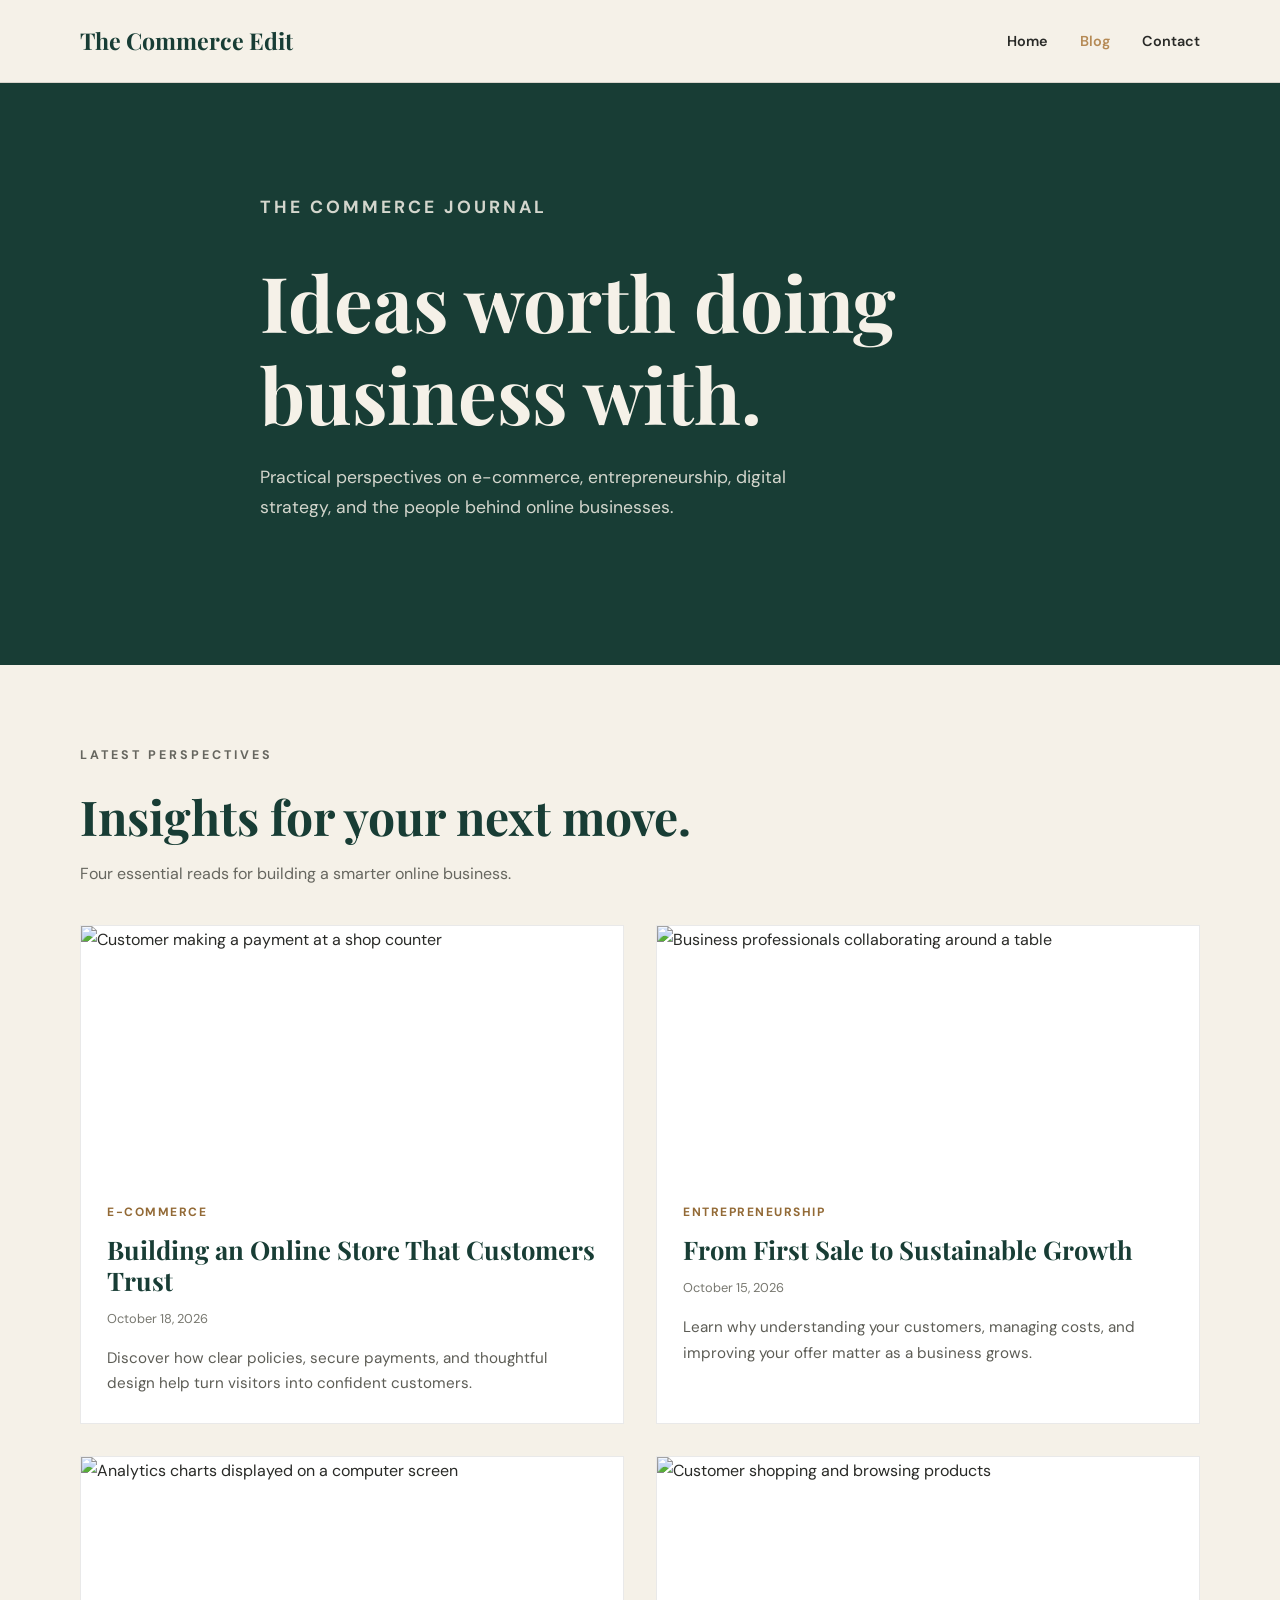
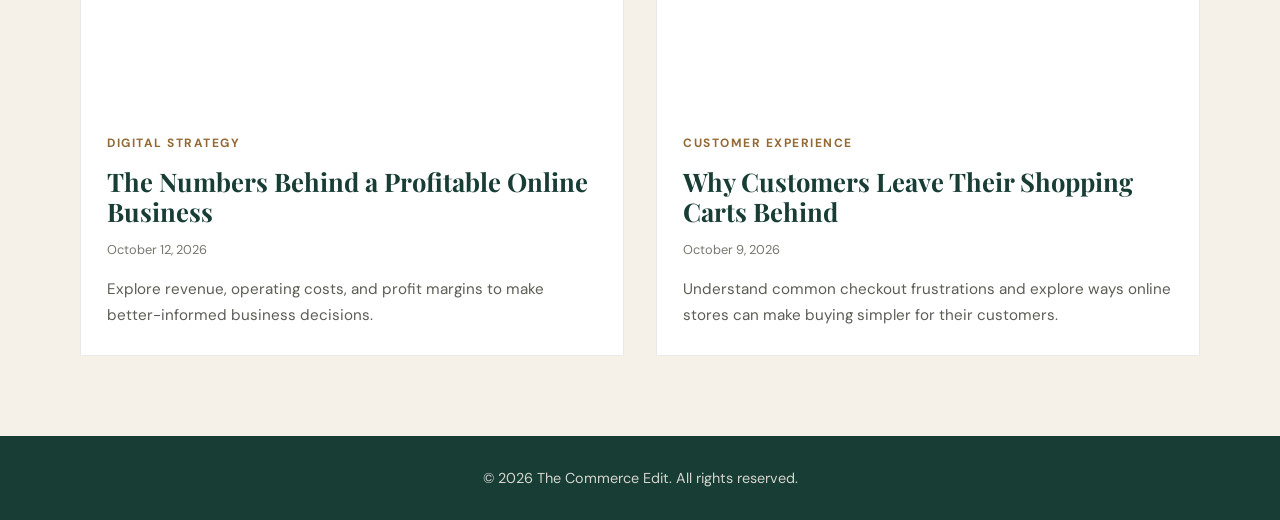
==== blog.html @ e15c84ed "Add Blog and contact page" ====
<!DOCTYPE html>
<html lang="en">
<head>
    <meta charset="UTF-8">
    <meta name="viewport" content="width=device-width, initial-scale=1.0">

    <title>Journal | The Commerce Edit</title>
    <link rel="stylesheet" href="css/style.css">
</head>
<body>

    <!-- Header -->
    <header class="site-header">
        <div class="container navbar">
            <a class="logo" href="index.html">The Commerce Edit</a>

            <nav>
                <ul class="nav-links">
                    <li><a href="index.html">Home</a></li>
                    <li><a class="active" href="blog.html">Blog</a></li>
                    <li><a href="contact.html">Contact</a></li>
                </ul>
            </nav>
        </div>
    </header>

    <main>
        <!-- Blog Introduction -->
        <section class="hero">
            <div class="container hero-content">
                <p class="eyebrow">The Commerce Journal</p>
                <h1>Ideas worth doing business with.</h1>
                <p>
                    Practical perspectives on e-commerce, entrepreneurship,
                    digital strategy, and the people behind online businesses.
                </p>
            </div>
        </section>

        <!-- Article Cards -->
        <section class="section">
            <div class="container">
                <div class="section-heading">
                    <p class="eyebrow">Latest Perspectives</p>
                    <h2>Insights for your next move.</h2>
                    <p>Four essential reads for building a smarter online business.</p>
                </div>

                <div class="article-grid">

                    <article class="article-card">
                        <img
                            src="https://images.unsplash.com/photo-1556742049-0cfed4f6a45d?auto=format&fit=crop&w=800&q=80"
                            alt="Customer making a payment at a shop counter"
                        >
                        <div class="article-content">
                            <p class="article-category">E-commerce</p>
                            <h3>Building an Online Store That Customers Trust</h3>
                            <p class="article-date">October 18, 2026</p>
                            <p class="article-preview">
                                Discover how clear policies, secure payments,
                                and thoughtful design help turn visitors into
                                confident customers.
                            </p>
                        </div>
                    </article>

                    <article class="article-card">
                        <img
                            src="https://images.unsplash.com/photo-1556761175-b413da4baf72?auto=format&fit=crop&w=800&q=80"
                            alt="Business professionals collaborating around a table"
                        >
                        <div class="article-content">
                            <p class="article-category">Entrepreneurship</p>
                            <h3>From First Sale to Sustainable Growth</h3>
                            <p class="article-date">October 15, 2026</p>
                            <p class="article-preview">
                                Learn why understanding your customers,
                                managing costs, and improving your offer
                                matter as a business grows.
                            </p>
                        </div>
                    </article>

                    <article class="article-card">
                        <img
                            src="https://images.unsplash.com/photo-1460925895917-afdab827c52f?auto=format&fit=crop&w=800&q=80"
                            alt="Analytics charts displayed on a computer screen"
                        >
                        <div class="article-content">
                            <p class="article-category">Digital Strategy</p>
                            <h3>The Numbers Behind a Profitable Online Business</h3>
                            <p class="article-date">October 12, 2026</p>
                            <p class="article-preview">
                                Explore revenue, operating costs, and profit
                                margins to make better-informed business
                                decisions.
                            </p>
                        </div>
                    </article>

                    <article class="article-card">
                        <img
                            src="https://images.unsplash.com/photo-1556740738-b6a63e27c4df?auto=format&fit=crop&w=800&q=80"
                            alt="Customer shopping and browsing products"
                        >
                        <div class="article-content">
                            <p class="article-category">Customer Experience</p>
                            <h3>Why Customers Leave Their Shopping Carts Behind</h3>
                            <p class="article-date">October 9, 2026</p>
                            <p class="article-preview">
                                Understand common checkout frustrations and
                                explore ways online stores can make buying
                                simpler for their customers.
                            </p>
                        </div>
                    </article>

                </div>
            </div>
        </section>
    </main>

    <!-- Footer -->
    <footer class="site-footer">
        <div class="container">
            <p>&copy; 2026 The Commerce Edit. All rights reserved.</p>
        </div>
    </footer>

</body>
</html>
---- css/style.css ----
/* ===== 1. Google Fonts ===== */
@import url('https://fonts.googleapis.com/css2?family=DM+Sans:wght@400;500;600;700&family=Playfair+Display:wght@500;600;700&display=swap');

/* ===== 2. Global Styles ===== */
:root {
    --forest-green: #183D35;
    --warm-ivory: #F5F1E8;
    --charcoal: #292A27;
    --muted-gold: #B58A55;
    --white: #FFFFFF;
}

* {
    margin: 0;
    padding: 0;
    box-sizing: border-box;
}

html {
    scroll-behavior: smooth;
}

body {
    font-family: 'DM Sans', sans-serif;
    background-color: var(--warm-ivory);
    color: var(--charcoal);
    line-height: 1.7;
}

h1, h2, h3 {
    font-family: 'Playfair Display', serif;
    line-height: 1.2;
}

a {
    color: inherit;
    text-decoration: none;
}

img {
    display: block;
    max-width: 100%;
}

.container {
    width: min(1120px, 90%);
    margin-inline: auto;
}

/* ===== 3. Header and Navigation ===== */
.site-header {
    background-color: var(--warm-ivory);
    border-bottom: 1px solid rgba(41, 42, 39, 0.15);
}

.navbar {
    min-height: 82px;
    display: flex;
    justify-content: space-between;
    align-items: center;
    gap: 24px;
}

.logo {
    font-family: 'Playfair Display', serif;
    font-size: 1.45rem;
    font-weight: 700;
    color: var(--forest-green);
}

.nav-links {
    display: flex;
    align-items: center;
    gap: 32px;
    list-style: none;
}

.nav-links a {
    font-size: 0.9rem;
    font-weight: 600;
    transition: color 0.2s ease;
}

.nav-links a:hover,
.nav-links a.active {
    color: var(--muted-gold);
}

/* ===== 4. Home Hero ===== */
.hero {
    background-color: var(--forest-green);
    color: var(--warm-ivory);
    padding: 110px 0;
}

.hero-content {
    max-width: 760px;
}

.eyebrow {
    color: var(--muted-gold);
    text-transform: uppercase;
    letter-spacing: 3px;
    font-size: 0.78rem;
    font-weight: 700;
    margin-bottom: 22px;
}

.hero h1 {
    font-size: clamp(2.8rem, 6vw, 5.3rem);
    margin-bottom: 24px;
}

.hero p {
    max-width: 600px;
    font-size: 1.1rem;
    color: rgba(245, 241, 232, 0.85);
    margin-bottom: 32px;
}

/* ===== 5. Buttons ===== */
.btn {
    display: inline-block;
    padding: 13px 25px;
    background-color: var(--muted-gold);
    color: var(--charcoal);
    font-weight: 700;
    border: 1px solid var(--muted-gold);
    transition: 0.2s ease;
}

.btn:hover {
    background-color: transparent;
    color: var(--warm-ivory);
}

/* ===== 6. General Sections ===== */
.section {
    padding: 80px 0;
}

.section-heading {
    max-width: 650px;
    margin-bottom: 38px;
}

.section-heading h2 {
    font-size: clamp(2rem, 4vw, 3rem);
    color: var(--forest-green);
    margin-bottom: 14px;
}

.section-heading p {
    color: #66665F;
}

/* ===== 7. Footer ===== */
.site-footer {
    background-color: var(--forest-green);
    color: var(--warm-ivory);
    padding: 30px 0;
    text-align: center;
}

.site-footer p {
    font-size: 0.9rem;
    opacity: 0.85;
}

/* ===== 8. Responsive Layout ===== */
@media (max-width: 600px) {
    .navbar {
        padding: 18px 0;
        flex-direction: column;
        gap: 12px;
    }

    .nav-links {
        gap: 22px;
        flex-wrap: wrap;
        justify-content: center;
    }

    .hero {
        padding: 75px 0;
    }

    .section {
        padding: 55px 0;
    }
}



/* ===== Blog Article Cards ===== */
.article-grid {
    display: grid;
    grid-template-columns: repeat(2, minmax(0, 1fr));
    gap: 32px;
}

.article-card {
    background-color: #FFFFFF;
    border: 1px solid rgba(41, 42, 39, 0.1);
    overflow: hidden;
    transition: transform 0.25s ease, box-shadow 0.25s ease;
}

.article-card:hover {
    transform: translateY(-5px);
    box-shadow: 0 12px 28px rgba(24, 61, 53, 0.1);
}

.article-card img {
    width: 100%;
    height: 250px;
    object-fit: cover;
}

.article-content {
    padding: 26px;
}

.article-category {
    color: #936A36;
    font-size: 0.75rem;
    font-weight: 700;
    text-transform: uppercase;
    letter-spacing: 1.5px;
    margin-bottom: 12px;
}

.article-card h3 {
    color: var(--forest-green);
    font-size: 1.6rem;
    margin-bottom: 12px;
}

.article-date {
    color: #77776F;
    font-size: 0.8rem;
    margin-bottom: 16px;
}

.article-preview {
    color: #5D5D56;
    font-size: 0.95rem;
}

@media (max-width: 700px) {
    .article-grid {
        grid-template-columns: 1fr;
    }

    .article-card img {
        height: 230px;
    }
}



/* ===== Contact Page ===== */
.contact-layout {
    display: grid;
    grid-template-columns: 0.9fr 1.1fr;
    gap: 64px;
    align-items: start;
}

.contact-info h2 {
    font-size: clamp(2rem, 4vw, 3rem);
    color: var(--forest-green);
    margin-bottom: 20px;
}

.contact-info > p:not(.eyebrow) {
    color: #5D5D56;
    margin-bottom: 28px;
}

.contact-detail {
    border-top: 1px solid rgba(41, 42, 39, 0.2);
    padding: 18px 0;
}

.contact-detail h3 {
    color: var(--forest-green);
    font-size: 1.2rem;
    margin-bottom: 5px;
}

.contact-detail p {
    color: #5D5D56;
    overflow-wrap: anywhere;
}

.contact-info .contact-note {
    font-size: 0.82rem;
    margin-top: 10px;
}

.contact-form {
    background-color: #FFFFFF;
    padding: 34px;
    border: 1px solid rgba(41, 42, 39, 0.1);
}

.form-group {
    margin-bottom: 22px;
}

.form-group label {
    display: block;
    font-weight: 600;
    font-size: 0.9rem;
    margin-bottom: 8px;
}

.form-group input,
.form-group textarea {
    width: 100%;
    padding: 13px 14px;
    border: 1px solid #D6D2C8;
    background-color: #FDFCF9;
    color: var(--charcoal);
    font: inherit;
    border-radius: 0;
}

.form-group input:focus,
.form-group textarea:focus {
    outline: 2px solid var(--muted-gold);
    outline-offset: 2px;
}

.form-group textarea {
    resize: vertical;
}

.contact-submit {
    font: inherit;
    cursor: pointer;
}

@media (max-width: 700px) {
    .contact-layout {
        grid-template-columns: 1fr;
        gap: 35px;
    }

    .contact-form {
        padding: 22px;
    }
}
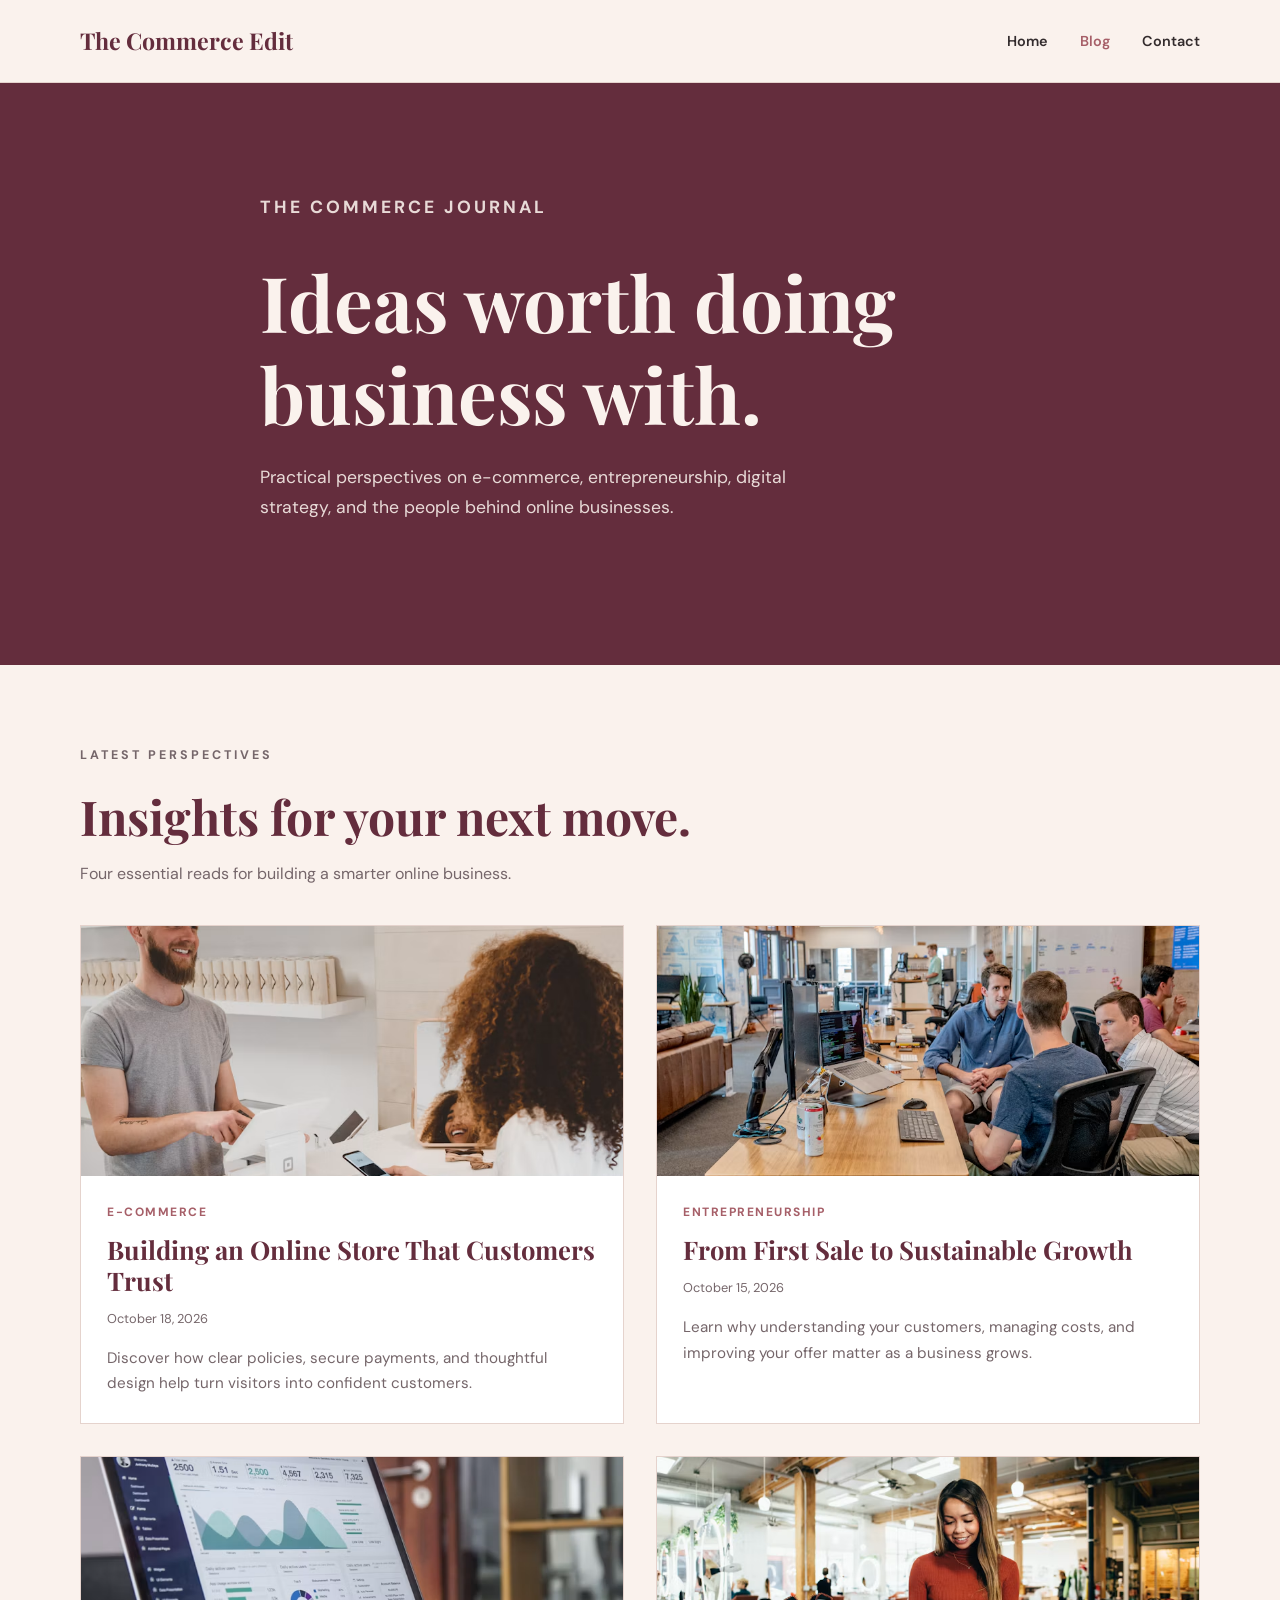
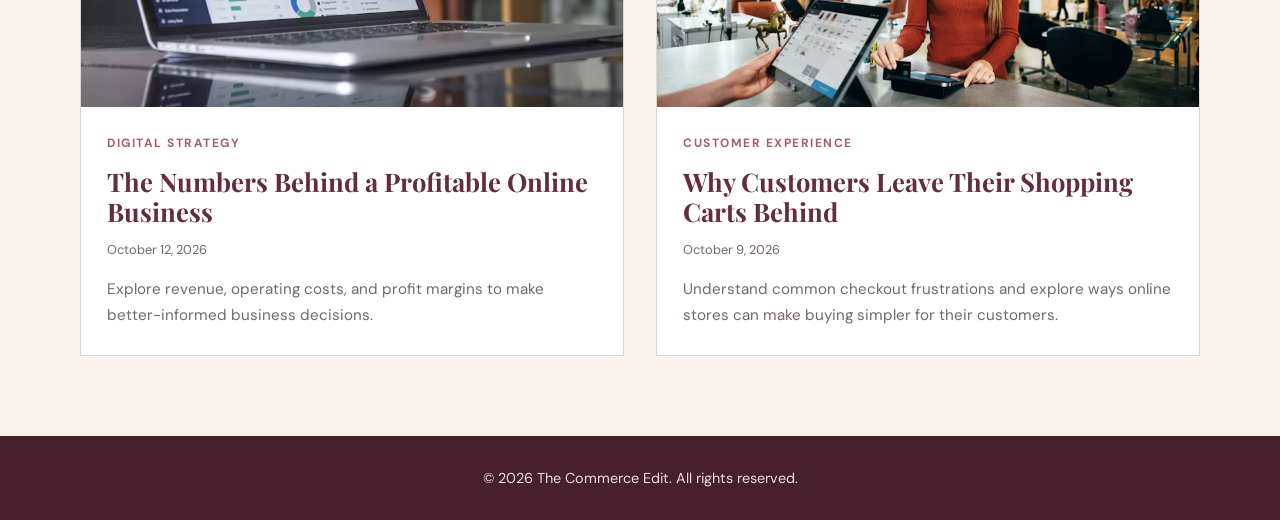
==== commit a11df5a2: "add images" ====
--- a/blog.html
+++ b/blog.html
@@ -51,7 +51,7 @@
 
                     <article class="article-card">
                         <img
-                            src="https://images.unsplash.com/photo-1556742049-0cfed4f6a45d?auto=format&fit=crop&w=800&q=80"
+                            src="images/shoping.jpg"
                             alt="Customer making a payment at a shop counter"
                         >
                         <div class="article-content">
@@ -68,7 +68,7 @@
 
                     <article class="article-card">
                         <img
-                            src="https://images.unsplash.com/photo-1556761175-b413da4baf72?auto=format&fit=crop&w=800&q=80"
+                            src="images/meeting.jpg"
                             alt="Business professionals collaborating around a table"
                         >
                         <div class="article-content">
@@ -85,7 +85,7 @@
 
                     <article class="article-card">
                         <img
-                            src="https://images.unsplash.com/photo-1460925895917-afdab827c52f?auto=format&fit=crop&w=800&q=80"
+                            src="images/laptop.jpg"
                             alt="Analytics charts displayed on a computer screen"
                         >
                         <div class="article-content">
@@ -102,7 +102,7 @@
 
                     <article class="article-card">
                         <img
-                            src="https://images.unsplash.com/photo-1556740738-b6a63e27c4df?auto=format&fit=crop&w=800&q=80"
+                            src="images/cart.jpg"
                             alt="Customer shopping and browsing products"
                         >
                         <div class="article-content">
--- a/css/style.css
+++ b/css/style.css
@@ -2,15 +2,25 @@
 /* ===== 1. Google Fonts ===== */
 @import url('https://fonts.googleapis.com/css2?family=DM+Sans:wght@400;500;600;700&family=Playfair+Display:wght@500;600;700&display=swap');
 
-/* ===== 2. Global Styles ===== */
+
+/* ===== 2. Color Theme ===== */
 :root {
-    --forest-green: #183D35;
-    --warm-ivory: #F5F1E8;
-    --charcoal: #292A27;
-    --muted-gold: #B58A55;
+    --forest-green: #642D3D;
+    --warm-ivory: #FAF2ED;
+    --charcoal: #332C2D;
+    --muted-gold: #C28B78;
     --white: #FFFFFF;
-}
-
+
+    --burgundy-dark: #48202D;
+    --blush: #F0DDD5;
+    --rose-accent: #A65F68;
+    --soft-border: #E5D3CD;
+    --muted-text: #75666A;
+    --light-surface: #FFFCFA;
+}
+
+
+/* ===== 3. Global Styles ===== */
 * {
     margin: 0;
     padding: 0;
@@ -28,7 +38,9 @@
     line-height: 1.7;
 }
 
-h1, h2, h3 {
+h1,
+h2,
+h3 {
     font-family: 'Playfair Display', serif;
     line-height: 1.2;
 }
@@ -48,10 +60,11 @@
     margin-inline: auto;
 }
 
-/* ===== 3. Header and Navigation ===== */
+
+/* ===== 4. Header and Navigation ===== */
 .site-header {
     background-color: var(--warm-ivory);
-    border-bottom: 1px solid rgba(41, 42, 39, 0.15);
+    border-bottom: 1px solid var(--soft-border);
 }
 
 .navbar {
@@ -84,10 +97,11 @@
 
 .nav-links a:hover,
 .nav-links a.active {
-    color: var(--muted-gold);
-}
-
-/* ===== 4. Home Hero ===== */
+    color: var(--rose-accent);
+}
+
+
+/* ===== 5. Hero Sections ===== */
 .hero {
     background-color: var(--forest-green);
     color: var(--warm-ivory);
@@ -99,7 +113,7 @@
 }
 
 .eyebrow {
-    color: var(--muted-gold);
+    color: #E8B9A9;
     text-transform: uppercase;
     letter-spacing: 3px;
     font-size: 0.78rem;
@@ -115,27 +129,40 @@
 .hero p {
     max-width: 600px;
     font-size: 1.1rem;
-    color: rgba(245, 241, 232, 0.85);
+    color: rgba(250, 242, 237, 0.88);
     margin-bottom: 32px;
 }
 
-/* ===== 5. Buttons ===== */
+
+/* ===== 6. Buttons ===== */
 .btn {
     display: inline-block;
     padding: 13px 25px;
-    background-color: var(--muted-gold);
-    color: var(--charcoal);
+    background-color: #E8B9A9;
+    color: var(--burgundy-dark);
     font-weight: 700;
-    border: 1px solid var(--muted-gold);
-    transition: 0.2s ease;
+    border: 1px solid #E8B9A9;
+    font-family: 'DM Sans', sans-serif;
+    transition: background-color 0.2s ease,
+                color 0.2s ease,
+                border-color 0.2s ease;
 }
 
 .btn:hover {
-    background-color: transparent;
+    background-color: var(--burgundy-dark);
+    border-color: var(--warm-ivory);
     color: var(--warm-ivory);
 }
 
-/* ===== 6. General Sections ===== */
+.btn:focus-visible,
+.nav-links a:focus-visible,
+.logo:focus-visible {
+    outline: 2px solid var(--rose-accent);
+    outline-offset: 4px;
+}
+
+
+/* ===== 7. General Sections ===== */
 .section {
     padding: 80px 0;
 }
@@ -152,12 +179,13 @@
 }
 
 .section-heading p {
-    color: #66665F;
-}
-
-/* ===== 7. Footer ===== */
+    color: var(--muted-text);
+}
+
+
+/* ===== 8. Footer ===== */
 .site-footer {
-    background-color: var(--forest-green);
+    background-color: var(--burgundy-dark);
     color: var(--warm-ivory);
     padding: 30px 0;
     text-align: center;
@@ -165,35 +193,11 @@
 
 .site-footer p {
     font-size: 0.9rem;
-    opacity: 0.85;
-}
-
-/* ===== 8. Responsive Layout ===== */
-@media (max-width: 600px) {
-    .navbar {
-        padding: 18px 0;
-        flex-direction: column;
-        gap: 12px;
-    }
-
-    .nav-links {
-        gap: 22px;
-        flex-wrap: wrap;
-        justify-content: center;
-    }
-
-    .hero {
-        padding: 75px 0;
-    }
-
-    .section {
-        padding: 55px 0;
-    }
-}
-
-
-
-/* ===== Blog Article Cards ===== */
+    opacity: 0.9;
+}
+
+
+/* ===== 9. Blog Article Grid ===== */
 .article-grid {
     display: grid;
     grid-template-columns: repeat(2, minmax(0, 1fr));
@@ -201,15 +205,16 @@
 }
 
 .article-card {
-    background-color: #FFFFFF;
-    border: 1px solid rgba(41, 42, 39, 0.1);
+    background-color: var(--white);
+    border: 1px solid var(--soft-border);
     overflow: hidden;
-    transition: transform 0.25s ease, box-shadow 0.25s ease;
+    transition: transform 0.25s ease,
+                box-shadow 0.25s ease;
 }
 
 .article-card:hover {
     transform: translateY(-5px);
-    box-shadow: 0 12px 28px rgba(24, 61, 53, 0.1);
+    box-shadow: 0 12px 28px rgba(100, 45, 61, 0.12);
 }
 
 .article-card img {
@@ -223,7 +228,7 @@
 }
 
 .article-category {
-    color: #936A36;
+    color: var(--rose-accent);
     font-size: 0.75rem;
     font-weight: 700;
     text-transform: uppercase;
@@ -238,29 +243,18 @@
 }
 
 .article-date {
-    color: #77776F;
+    color: var(--muted-text);
     font-size: 0.8rem;
     margin-bottom: 16px;
 }
 
 .article-preview {
-    color: #5D5D56;
+    color: var(--muted-text);
     font-size: 0.95rem;
 }
 
-@media (max-width: 700px) {
-    .article-grid {
-        grid-template-columns: 1fr;
-    }
-
-    .article-card img {
-        height: 230px;
-    }
-}
-
-
-
-/* ===== Contact Page ===== */
+
+/* ===== 10. Contact Page ===== */
 .contact-layout {
     display: grid;
     grid-template-columns: 0.9fr 1.1fr;
@@ -275,12 +269,12 @@
 }
 
 .contact-info > p:not(.eyebrow) {
-    color: #5D5D56;
+    color: var(--muted-text);
     margin-bottom: 28px;
 }
 
 .contact-detail {
-    border-top: 1px solid rgba(41, 42, 39, 0.2);
+    border-top: 1px solid var(--soft-border);
     padding: 18px 0;
 }
 
@@ -291,7 +285,7 @@
 }
 
 .contact-detail p {
-    color: #5D5D56;
+    color: var(--muted-text);
     overflow-wrap: anywhere;
 }
 
@@ -300,10 +294,12 @@
     margin-top: 10px;
 }
 
+
+/* ===== 11. Contact Form ===== */
 .contact-form {
-    background-color: #FFFFFF;
+    background-color: var(--white);
     padding: 34px;
-    border: 1px solid rgba(41, 42, 39, 0.1);
+    border: 1px solid var(--soft-border);
 }
 
 .form-group {
@@ -321,16 +317,21 @@
 .form-group textarea {
     width: 100%;
     padding: 13px 14px;
-    border: 1px solid #D6D2C8;
-    background-color: #FDFCF9;
+    border: 1px solid var(--soft-border);
+    background-color: var(--light-surface);
     color: var(--charcoal);
     font: inherit;
     border-radius: 0;
 }
 
+.form-group input::placeholder,
+.form-group textarea::placeholder {
+    color: #817176;
+}
+
 .form-group input:focus,
 .form-group textarea:focus {
-    outline: 2px solid var(--muted-gold);
+    outline: 2px solid var(--rose-accent);
     outline-offset: 2px;
 }
 
@@ -339,11 +340,40 @@
 }
 
 .contact-submit {
-    font: inherit;
     cursor: pointer;
 }
 
+
+/* ===== 12. Responsive Layout ===== */
 @media (max-width: 700px) {
+    .navbar {
+        padding: 18px 0;
+        flex-direction: column;
+        gap: 12px;
+    }
+
+    .nav-links {
+        gap: 22px;
+        flex-wrap: wrap;
+        justify-content: center;
+    }
+
+    .hero {
+        padding: 75px 0;
+    }
+
+    .section {
+        padding: 55px 0;
+    }
+
+    .article-grid {
+        grid-template-columns: 1fr;
+    }
+
+    .article-card img {
+        height: 230px;
+    }
+
     .contact-layout {
         grid-template-columns: 1fr;
         gap: 35px;
@@ -353,3 +383,21 @@
         padding: 22px;
     }
 }
+
+
+/* ===== 13. Reduced Motion Accessibility ===== */
+@media (prefers-reduced-motion: reduce) {
+    html {
+        scroll-behavior: auto;
+    }
+
+    *,
+    *::before,
+    *::after {
+        transition-duration: 0.01ms !important;
+        animation-duration: 0.01ms !important;
+        animation-iteration-count: 1 !important;
+        scroll-behavior: auto !important;
+    }
+}
+
